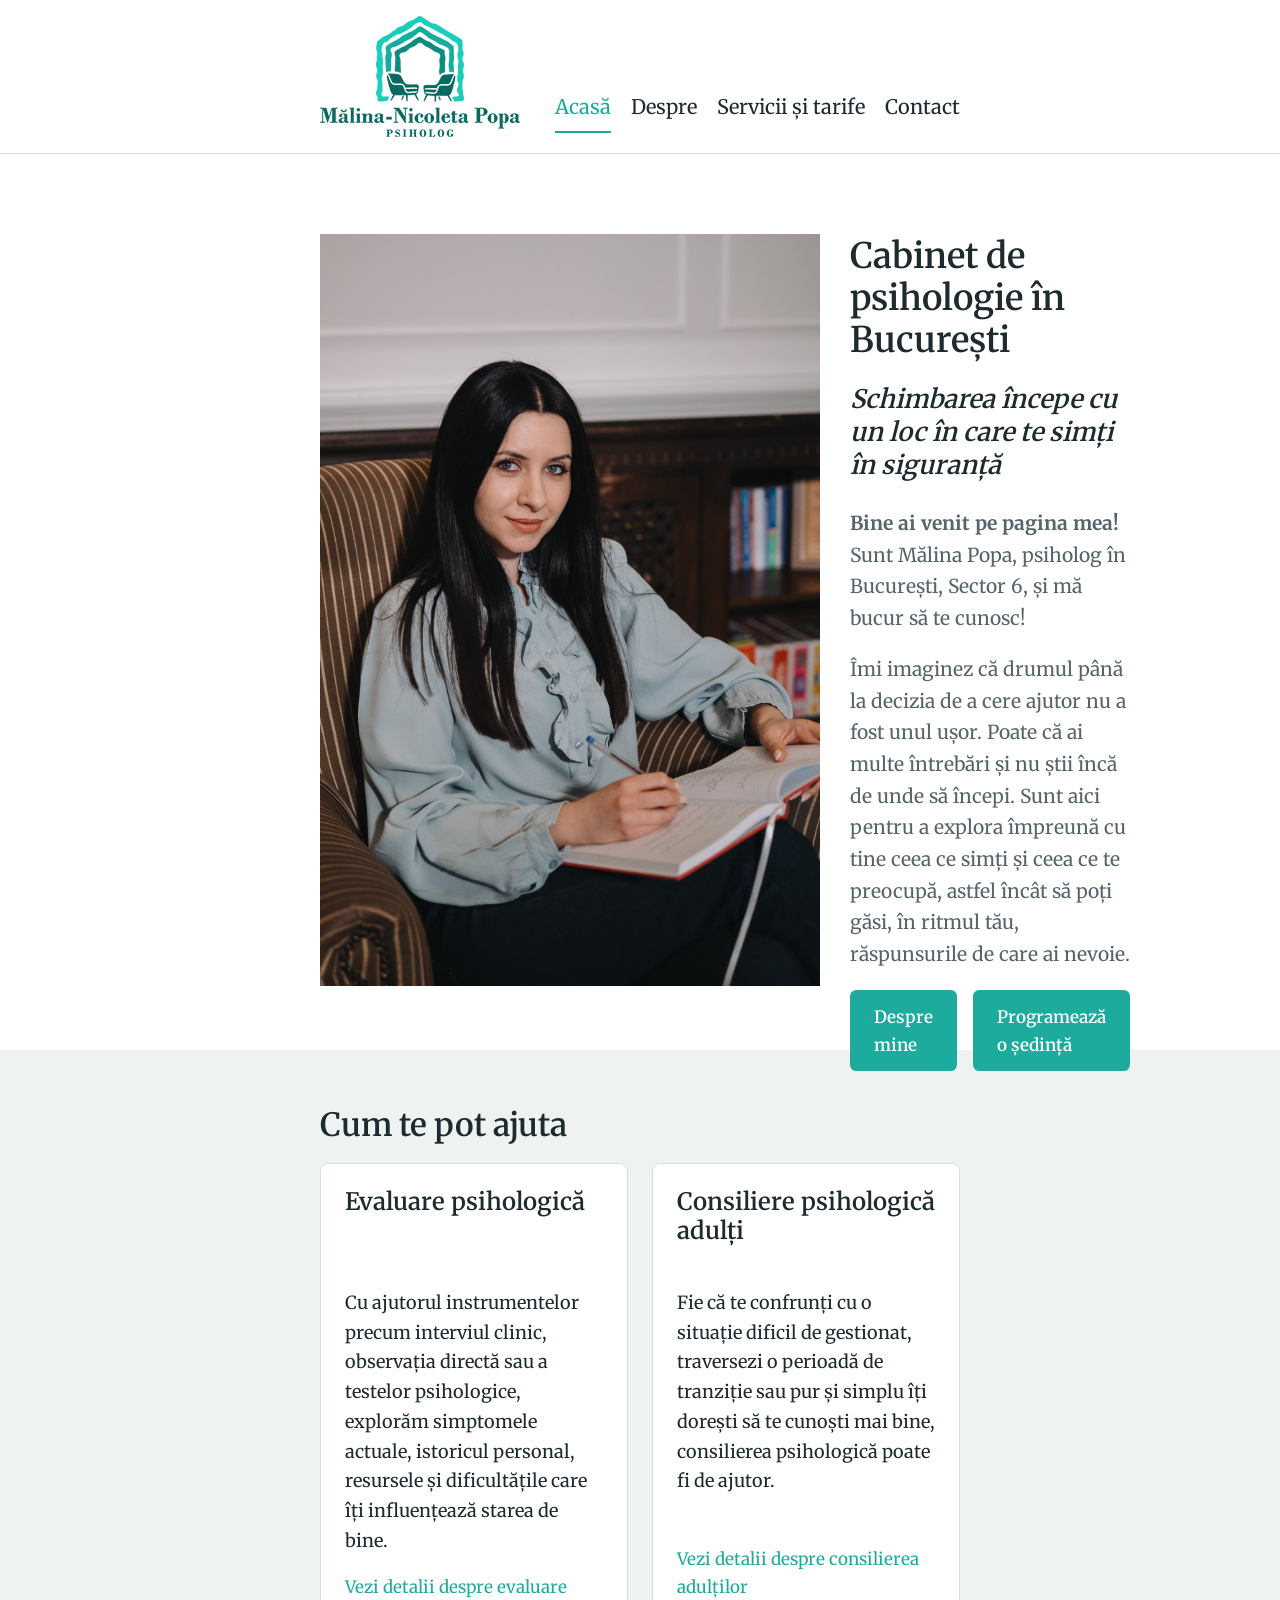
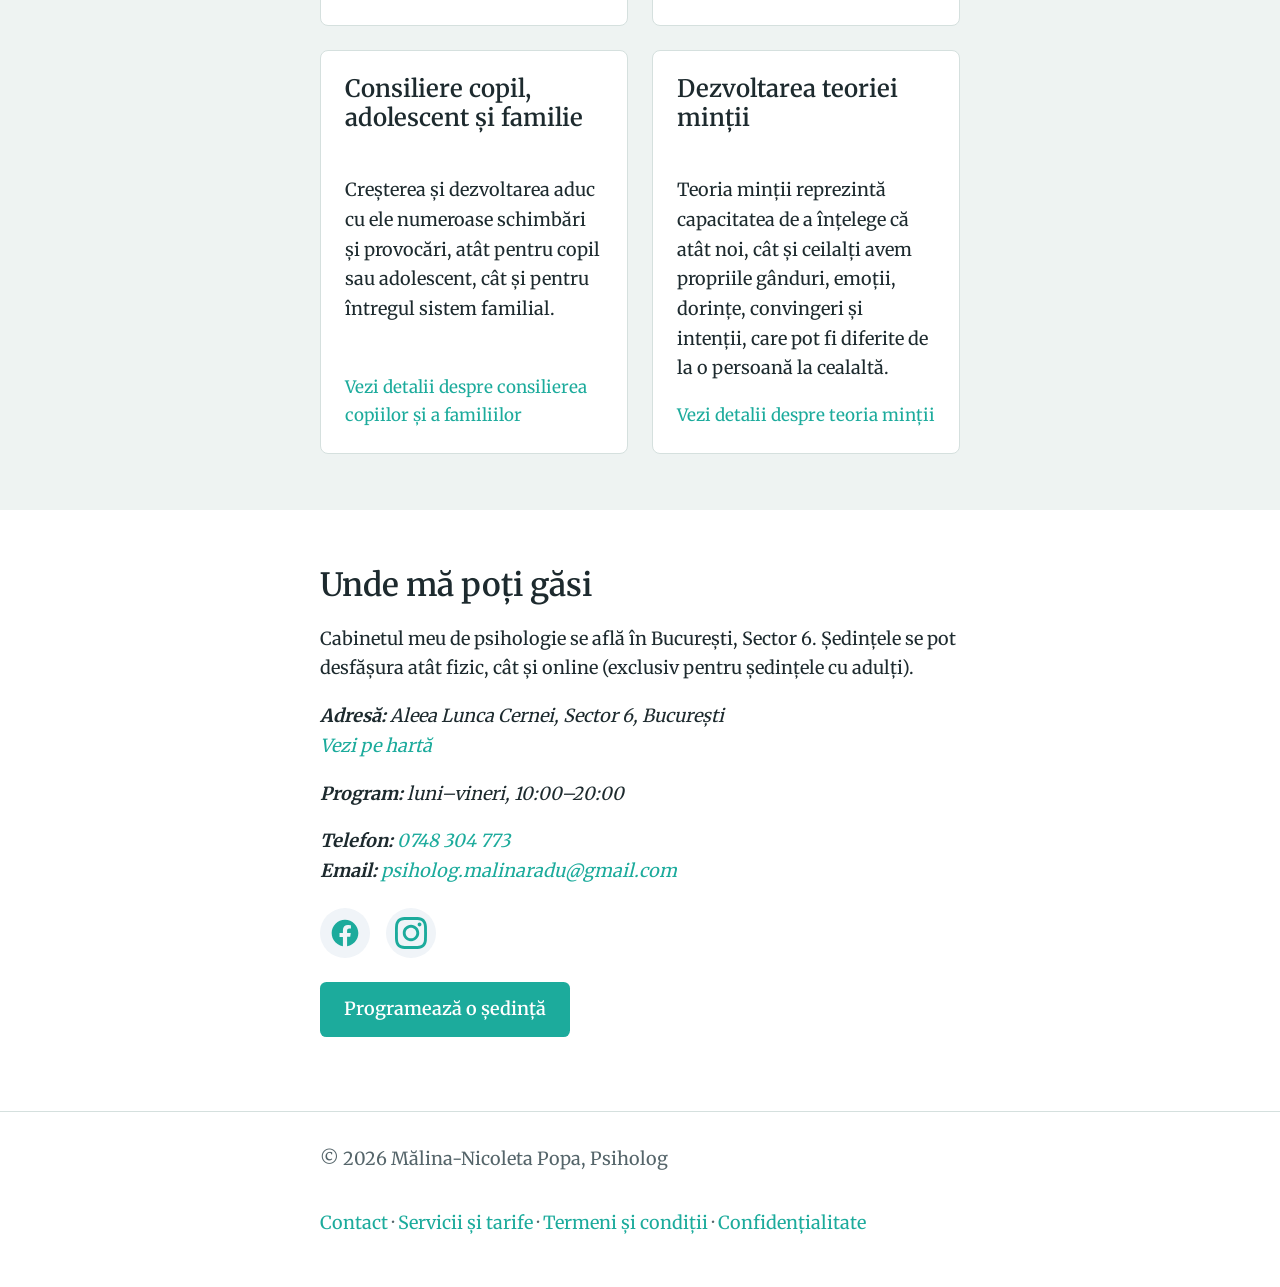
==== index.html @ 0176eb84 "Initial commit" ====
<!DOCTYPE html>
<html lang="ro">
<head>
    <meta charset="utf-8">
    <meta name="viewport" content="width=device-width, initial-scale=1">
    <title>Psiholog în București, Sector 6 – Cabinet Mălina Popa</title>
    <meta name="description" content="Cabinet de psihologie în București, Sector 6: evaluare psihologică, consiliere pentru adulți, copii, adolescenți și familii. Programează o ședință.">
    <link rel="canonical" href="https://psihologmalinapopa.ro/">

    <meta property="og:title" content="Psiholog în București, Sector 6 – Cabinet Mălina Popa">
    <meta property="og:description" content="Evaluare psihologică și consiliere pentru adulți, copii, adolescenți și familii, în cabinet sau online.">
    <meta property="og:type" content="website">
    <meta property="og:url" content="https://psihologmalinapopa.ro/">
    <meta property="og:locale" content="ro_RO">
    <meta property="og:site_name" content="Mălina Popa – Psiholog">
    <meta property="og:image" content="https://psihologmalinapopa.ro/img/og-image.jpg">
    <meta name="twitter:card" content="summary_large_image">

    <link rel="icon" href="img/favicon-32x32.png" type="image/png">
    <link rel="stylesheet" href="css/style.css">


    <script type="application/ld+json">
        {
            "@context": "https://schema.org",
            "@graph": [
                {
                    "@type": "ProfessionalService",
                    "@id": "https://psihologmalinapopa.ro/#cabinet",
                    "name": "Cabinet Individual de Psihologie Mălina-Nicoleta Popa",
                    "url": "https://psihologmalinapopa.ro/",
                    "image": "https://psihologmalinapopa.ro/img/og-image.jpg",
                    "description": "Evaluare psihologică și consiliere pentru adulți, copii, adolescenți și familii, în cabinet sau online.",
                    "telephone": "+40748304773",
                    "email": "psiholog.malinaradu@gmail.com",
                    "address": {
                        "@type": "PostalAddress",
                        "streetAddress": "Aleea Lunca Cernei, Sector 6",
                        "addressLocality": "București",
                        "addressCountry": "RO"
                    },
                    "areaServed": {"@type": "City", "name": "București"},
                    "openingHoursSpecification": {
                        "@type": "OpeningHoursSpecification",
                        "dayOfWeek": ["Monday", "Tuesday", "Wednesday", "Thursday", "Friday"],
                        "opens": "10:00",
                        "closes": "20:00"
                    }
                },
                {
                    "@type": "WebSite",
                    "url": "https://psihologmalinapopa.ro/",
                    "name": "Mălina Popa – Psiholog",
                    "inLanguage": "ro"
                }
            ]
        }
    </script>
</head>
<body>
<a class="skip" href="#main">Sari la conținut</a>
<header><div class="wrap">
    <a class="logo" href="index.html"><img alt="Mălina Popa – Psiholog, pagina principală" src="img/logo.svg"></a>

    <!-- Buton Meniu Hamburger (vizibil doar pe mobil) -->
    <button class="menu-toggle" id="menu-toggle" aria-expanded="false" aria-controls="main-nav" aria-label="Meniu navigație">
        <span></span>
        <span></span>
        <span></span>
    </button>

    <nav id="main-nav" aria-label="Principal"><ul><li><a href="index.html" aria-current="page">Acasă</a></li><li><a href="despre.html">Despre</a></li><li><a href="servicii.html">Servicii și tarife</a></li><li><a href="contact.html">Contact</a></li></ul></nav>
</div></header>
<main id="main">
    <section class="hero"><div class="wrap">
        <div class="hero-wrap">
            <picture>
                <source srcset="img/RDI-17.avif" type="image/avif">
                <source srcset="img/RDI-17.webp" type="image/webp">
                <img src="img/RDI-17.jpg" width="500" height="800"
                     alt="Mălina Popa, psiholog clinician în București" fetchpriority="high">
            </picture>
            <div class="hero-content">
                <h1>Cabinet de psihologie în București</h1>
                <p class="tagline">Schimbarea începe cu un loc în care te simți în siguranță</p>
                <p class="welcome"><strong>Bine ai venit pe pagina mea!</strong></p>
                <p>Sunt Mălina Popa, psiholog în București, Sector 6, și mă bucur să te cunosc!</p>
                <p>Îmi imaginez că drumul până la decizia de a cere ajutor nu a fost unul ușor. Poate că ai multe întrebări și nu știi încă de unde să începi. Sunt aici pentru a explora împreună cu tine ceea ce simți și ceea ce te preocupă, astfel încât să poți găsi, în ritmul tău, răspunsurile de care ai nevoie.</p>
                <div class="buttons">
                    <a class="btn" href="despre.html">Despre mine</a>
                    <a class="btn" href="contact.html">Programează o ședință</a>
                </div>
            </div>
        </div>
    </div></section>
    <section class="alt"><div class="wrap">
        <h2>Cum te pot ajuta</h2>
        <div class="grid">
            <div class="box"><div class="h3-wrap"><h3>Evaluare psihologică</h3></div><p>Cu ajutorul instrumentelor precum interviul clinic, observația directă sau a testelor psihologice, explorăm simptomele actuale, istoricul personal, resursele și dificultățile care îți influențează starea de bine.</p> <a href="servicii.html#evaluare-psihologica" class="contact see-more">Vezi detalii despre evaluare</a></div>
            <div class="box"><div class="h3-wrap"><h3>Consiliere psihologică adulți</h3></div><p>Fie că te confrunți cu o situație dificil de gestionat, traversezi o perioadă de tranziție sau pur și simplu îți dorești să te cunoști mai bine, consilierea psihologică poate fi de ajutor.</p> <a href="servicii.html#consiliere-adulti" class="contact see-more">Vezi detalii despre consilierea adulților</a></div>
            <div class="box"><div class="h3-wrap"><h3>Consiliere copil, adolescent și familie</h3></div><p>Creșterea și dezvoltarea aduc cu ele numeroase schimbări și provocări, atât pentru copil sau adolescent, cât și pentru întregul sistem familial.</p> <a href="servicii.html#consiliere-copii-adolescenti-familie" class="contact see-more">Vezi detalii despre consilierea copiilor și a familiilor</a></div>
            <div class="box"><div class="h3-wrap"><h3>Dezvoltarea teoriei minții</h3></div><p>Teoria minții reprezintă capacitatea de a înțelege că atât noi, cât și ceilalți avem propriile gânduri, emoții, dorințe, convingeri și intenții, care pot fi diferite de la o persoană la cealaltă.</p> <a href="servicii.html#teoria-mintii" class="contact see-more">Vezi detalii despre teoria minții</a></div>
        </div></div></section>
    <section><div class="wrap">
        <h2>Unde mă poți găsi</h2>
        <p>Cabinetul meu de psihologie se află în București, Sector 6. Ședințele se pot desfășura atât fizic, cât și online (exclusiv pentru ședințele cu adulți).</p>
        <address>
            <p><strong>Adresă:</strong> Aleea Lunca Cernei, Sector 6, București<br>
                <a href="https://www.google.com/maps/search/?api=1&amp;query=Aleea+Lunca+Cernei+Sector+6+Bucuresti" rel="noopener">Vezi pe hartă</a></p>
            <p><strong>Program:</strong> luni–vineri, 10:00–20:00</p>
            <p><strong>Telefon:</strong> <a href="tel:+40748304773">0748 304 773</a><br>
                <strong>Email:</strong> <a href="mailto:psiholog.malinaradu@gmail.com">psiholog.malinaradu@gmail.com</a></p>
        </address>
        <ul class="social-links" aria-label="Rețele sociale">
            <li>
                <a href="https://www.facebook.com/profile.php?id=100089255200942" target="_blank" rel="noopener" aria-label="Facebook">
                    <svg viewBox="0 0 24 24"><path d="M12 2C6.477 2 2 6.484 2 12.017c0 5.025 3.658 9.183 8.438 9.878v-6.987h-2.54V12h2.54V9.797c0-2.506 1.492-3.89 3.777-3.89 1.094 0 2.238.195 2.238.195v2.46h-1.26c-1.243 0-1.63.771-1.63 1.562V12h2.773l-.443 2.89h-2.33v6.988C18.343 21.2 22 17.042 22 12.017 22 6.484 17.522 2 12 2z"/></svg>
                </a>
            </li>
            <li>
                <a href="https://www.instagram.com/psiholog.malinaradu/" target="_blank" rel="noopener" aria-label="Instagram">
                    <svg viewBox="0 0 24 24"><path d="M12 2.163c3.204 0 3.584.012 4.85.07 3.252.148 4.771 1.691 4.919 4.919.058 1.265.069 1.645.069 4.849 0 3.205-.012 3.584-.069 4.849-.149 3.225-1.664 4.771-4.919 4.919-1.266.058-1.644.07-4.85.07-3.204 0-3.584-.012-4.849-.07-3.26-.149-4.771-1.699-4.919-4.92-.058-1.265-.07-1.644-.07-4.849 0-3.204.013-3.583.07-4.849.149-3.227 1.664-4.771 4.919-4.919 1.266-.057 1.645-.069 4.849-.069zm0-2.163c-3.259 0-3.667.014-4.947.072-4.358.2-6.78 2.618-6.98 6.98-.059 1.281-.073 1.689-.073 4.948 0 3.259.014 3.668.072 4.948.2 4.358 2.618 6.78 6.98 6.98 1.281.058 1.689.072 4.948.072 3.259 0 3.668-.014 4.948-.072 4.354-.2 6.782-2.618 6.979-6.98.059-1.28.073-1.689.073-4.948 0-3.259-.014-3.667-.072-4.947-.196-4.354-2.617-6.78-6.979-6.98-1.281-.059-1.69-.073-4.949-.073zm0 5.838c-3.403 0-6.162 2.759-6.162 6.162s2.759 6.163 6.162 6.163 6.162-2.759 6.162-6.163c0-3.403-2.759-6.162-6.162-6.162zm0 10.162c-2.209 0-4-1.79-4-4 0-2.209 1.791-4 4-4s4 1.791 4 4c0 2.21-1.791 4-4 4zm6.406-11.845c-.796 0-1.441.645-1.441 1.44s.645 1.44 1.441 1.44c.795 0 1.439-.645 1.439-1.44s-.644-1.44-1.439-1.44z"/></svg>
                </a>
            </li>
        </ul>
        <p><a class="btn" href="contact.html">Programează o ședință</a></p>
    </div></section>
</main>
<footer><div class="wrap">
    <p>&copy; 2026 Mălina-Nicoleta Popa, Psiholog</p>
    <p><a href="contact.html">Contact</a> &middot; <a href="servicii.html">Servicii și tarife</a> &middot; <a href="termeni.html">Termeni și condiții</a> &middot; <a href="confidentialitate.html">Confidențialitate</a></p>
</div></footer>

<script>
    (function () {
        // --- SCRIPT PENTRU TOGGLE MENIU HAMBURGER MOBIL ---
        var toggleBtn = document.getElementById('menu-toggle');
        var navMenu = document.getElementById('main-nav');
        if (toggleBtn && navMenu) {
            toggleBtn.addEventListener('click', function () {
                var open = navMenu.classList.toggle('is-open');
                toggleBtn.setAttribute('aria-expanded', open ? 'true' : 'false');
            });
        }
    })();
</script>
</body>
</html>
---- css/style.css ----
:root{--ink:#1d2a2e;--muted:#55656a;--bg:#fff;--mist:#eef3f2;--teal:#1cab9c;--teal-d:#17454a;--line:#d5e0de;--max:88rem;--font-head:"Merriweather",Georgia,serif}
@media (prefers-color-scheme:dark){:root{--ink:#e6eeee;--muted:#a3b4b6;--bg:#111c1e;--mist:#182628;--teal:#7cc3c2;--teal-d:#a6dcda;--line:#2a3d40}}
*{box-sizing:border-box;margin:0;padding:0}
html,body{height:100%}
html{scroll-padding-top:4rem}
body{font:1.0625rem/1.65 var(--font-head),-apple-system,"Segoe UI",sans-serif;color:var(--ink);background:var(--bg)}
ul{list-style:none}
li{margin:4px 0}
h1,h2,h3{font-family:var(--font-head);line-height:1.2;font-weight:600;margin:0 0 .6em}
h1{font-size:2.2rem}
h2{font-size:clamp(1.5rem,3vw,2rem)}
h3{font-size:1.5rem}
p{margin:0 0 1em;font-size:18px}
a{color:var(--teal);text-decoration:none}
a:hover:not(.btn){color:var(--teal)}
li a{font-size:20px}
:focus-visible{outline:3px solid var(--teal);outline-offset:3px}
img{max-width:100%;height:auto;display:block}
.wrap{margin:0 300px;padding:0 1.25rem}
.skip{position:absolute;left:-999px}
.skip:focus{left:1rem;top:1rem;background:var(--bg);padding:.5rem;z-index:9}
header{border-bottom:1px solid var(--line);view-transition-name:site-header}
header .wrap{display:flex;flex-wrap:wrap;align-items:center;justify-content:space-between;gap:.5rem 1.5rem;padding-block:1rem}
.logo,.price{font-family:var(--font-head)}
.logo img{width:200px}
nav{align-self:end}
nav ul{display:flex;flex-wrap:wrap;gap:.25rem 1.25rem}
nav a{display:inline-block;padding:.5rem 0;color:var(--ink);border-bottom:2px solid transparent}
nav a:hover,nav a[aria-current]{border-color:var(--teal);color:var(--teal)}
section{padding:3.5rem 0}
.alt{background:var(--mist)}
.hero{padding:5rem 0 4rem;height:100%}
.hero p:not(.tagline){font-size:1.2rem;color:var(--muted)}
.hero img{width:500px}
.btn{display:inline-block;background:var(--teal);color:var(--bg);padding:.8rem 1.5rem;border:0;font:inherit;font-weight:600;border-radius:.4rem;cursor:pointer}
.grid{display:grid;gap:1.5rem;grid-template-columns:repeat(auto-fit,minmax(15rem,1fr))}
.box{display:flex;flex-direction:column;border:1px solid var(--line);border-radius:.5rem;padding:1.5rem;background:var(--bg)}
.price{font:600 2rem Georgia,serif;margin:0 0 .5em}
.meta{color:var(--muted);font-size:.9rem}
.despre{display:flex;align-items:stretch;gap:3rem;margin-top:40px}
address a{font-size:18px}
form{display:grid;gap:1rem;max-width:34rem}
label:not(.consent){display:grid;gap:.3rem;font-weight:600}
input,textarea{font:inherit;padding:.7rem;border:1px solid var(--muted);border-radius:.4rem;background:var(--bg);color:var(--ink)}
footer{border-top:1px solid var(--line);padding:2rem 0;color:var(--muted);font-size:.95rem}
footer a{font-size:18px}
footer .wrap{display:flex;flex-wrap:wrap;justify-content:space-between;gap:1rem}
.hero-wrap{display:flex;align-items:center}
.hero-content{display:flex;flex-direction:column;margin:0 30px;height:750px}
picture{flex:none}
.buttons{margin-top:auto;display:flex;gap:16px}
.servicii{max-width:unset}
.servicii ul{list-style:inside}
.sigla{max-width:unset}
.sigla p{max-width:unset}
.sigla-wrap{display:flex;align-items:center;justify-content:space-between}
.logo-sigla{margin-top:-10px}
.servicii-wrap{display:flex;gap:24px}
.contact{align-self:flex-start}
.flex-space-between{display:flex;flex-direction:column;justify-content:space-between}
@view-transition{navigation:auto}
::view-transition-old(root),::view-transition-new(root){animation-duration:.15s}
@media (prefers-reduced-motion:reduce){@view-transition{navigation:none}}
.service{margin-bottom:3.5rem}
.service h2{font-size:1.5rem}
.note{color:var(--muted);font-size:.95rem}
.cta{margin-top:2rem}
.hp{position:absolute;left:-9999px}
.consent{font-weight:bold}
.consent a{font-size:16px}
input[type="checkbox"]{accent-color:#26655e}
.heading-contact{font-size:1.5rem}
.h3-wrap{height:100px}
.see-more{margin-top:auto}
.tagline{font:600 clamp(1.25rem,2.5vw,1.6rem)/1.3 var(--font-head),serif;margin:0 0 1em;font-style:italic}
.welcome{margin:0}
#titlu-sigla:focus{outline: none}
@font-face{font-family:"Merriweather";src:url("../fonts/Merriweather.woff2") format("woff2");font-weight:300 900;font-style:normal;font-display:swap}
.servicii-psih{margin-bottom:40px}
article h2{margin-bottom:30px}
.notes{margin-top:20px}
.notes p{margin:0}
.social-links{display:flex;gap:1rem;margin:0 0 1.25rem;list-style:none;padding:0}
.social-links a{display:inline-flex;align-items:center;justify-content:center;width:50px;height:50px;border-radius:50%;background-color:#f0f4f8;color:var(--teal);transition:all .25s ease}
.social-links a:hover{background-color:var(--teal);color:#fff;transform:translateY(-2px)}
.social-links svg{width:32px;height:32px;fill:currentColor}
@media (max-width:768px){
    .wrap{margin:0}
    .buttons{flex-direction:column}
    .despre h2{font-size:2rem}
    .despre{display:flex;flex-direction:column;gap:2rem}
    .hero-content{height:900px}
    .h3-wrap{height:unset}
    .contact{align-self:auto}
    article.service:nth-of-type(even) .servicii-wrap,article.service:nth-of-type(odd) .servicii-wrap,.sigla-wrap,.hero-wrap,.grid{flex-direction:column}
    article.service:nth-of-type(odd) .servicii-wrap{flex-direction:column-reverse}
    .menu-toggle{display:flex;flex-direction:column;justify-content:space-between;width:30px;height:21px;background:transparent;border:none;cursor:pointer;padding:0}
    .menu-toggle span{width:100%;height:3px;background-color:#333;border-radius:2px;transition:all .3s ease}
    header .wrap{position:relative;display:flex;align-items:center;justify-content:space-between;flex-wrap:wrap}
    nav[aria-label="Principal"]{display:none;width:100%;margin-top:1rem}
    nav[aria-label="Principal"].is-open{display:block}
    nav[aria-label="Principal"] ul{display:flex;flex-direction:column;padding:0;margin:0;list-style:none}
    nav[aria-label="Principal"] li{margin:0;border-bottom:1px solid #eee}
    nav[aria-label="Principal"] li a{display:block;padding:.75rem 0}
    .servicii-wrap{display:flex;gap:1.5rem}
    .servicii-wrap picture img{width:100%;height:auto}
    #contact-form label input[type="text"],#contact-form label input[type="email"],#contact-form label textarea{width:100%;box-sizing:border-box}
    img{max-width:100%;height:auto}
}
@media (min-width:769px){.menu-toggle{display:none}}
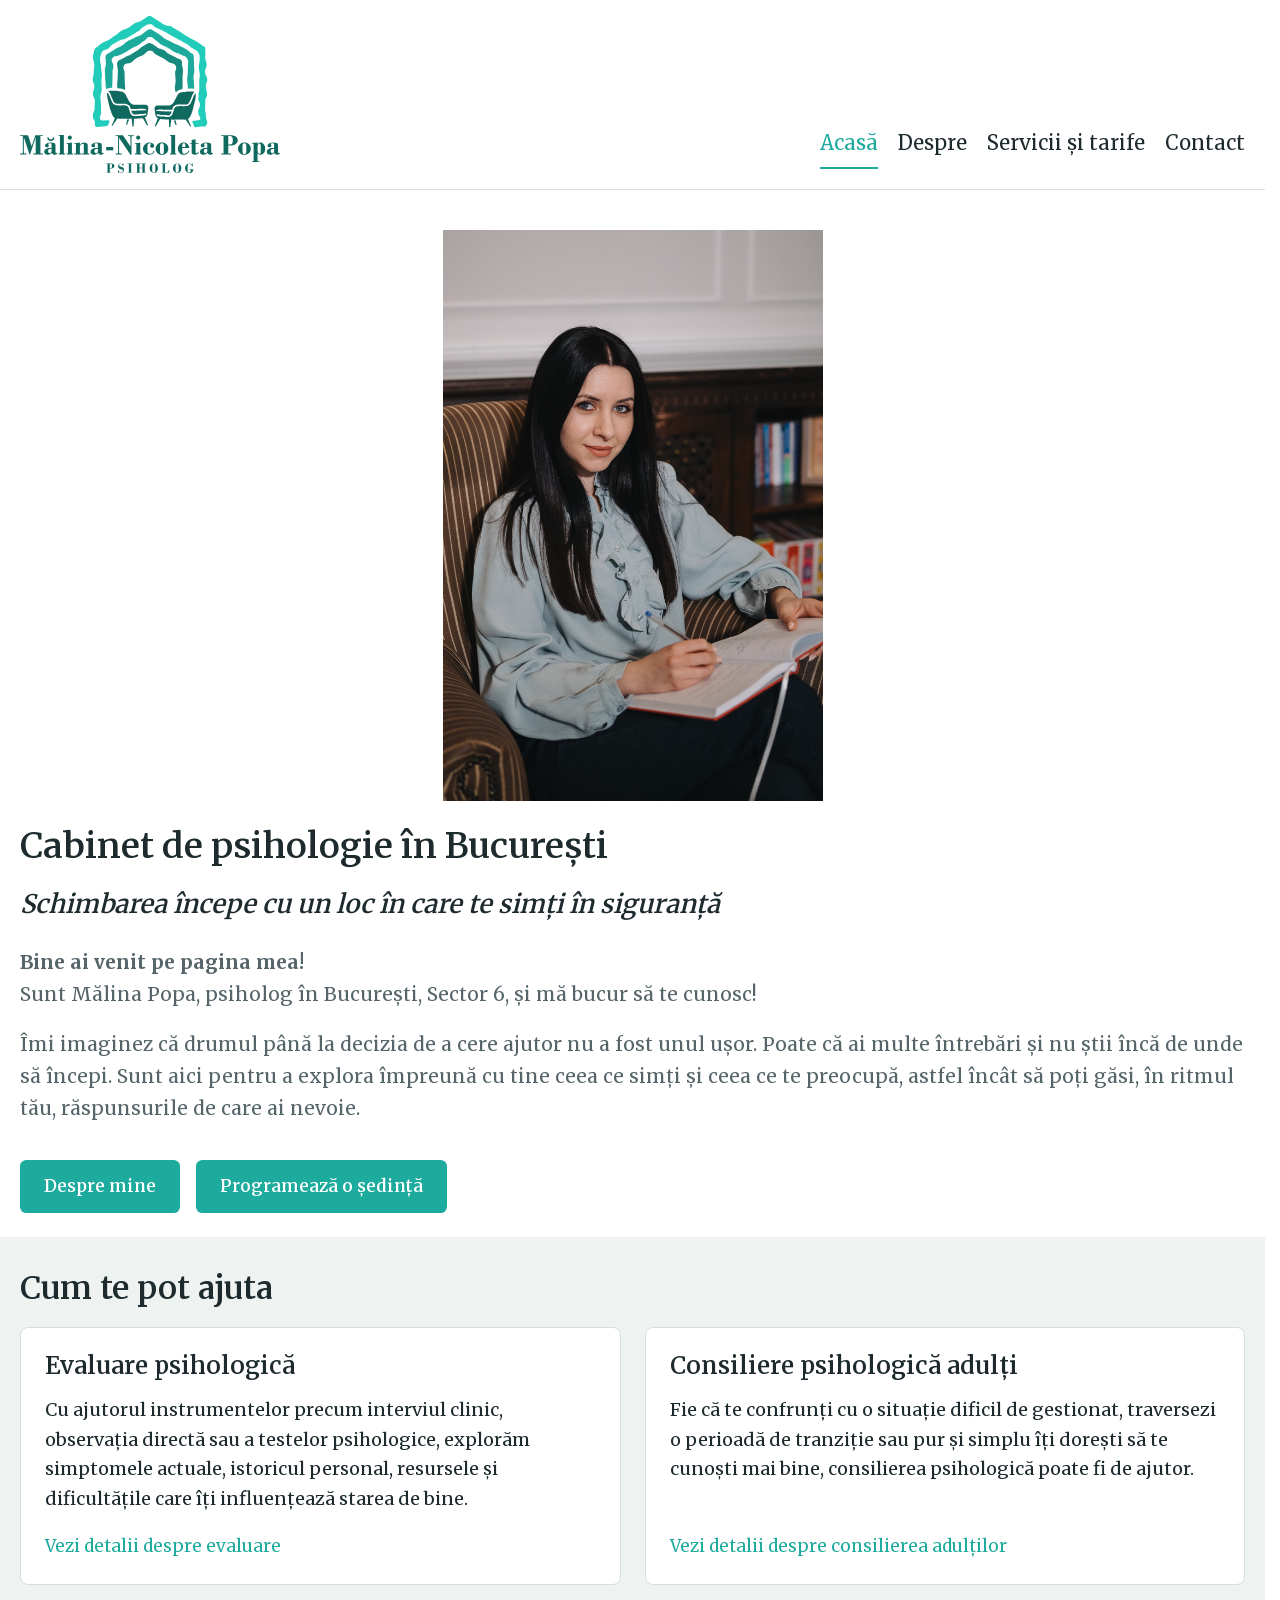
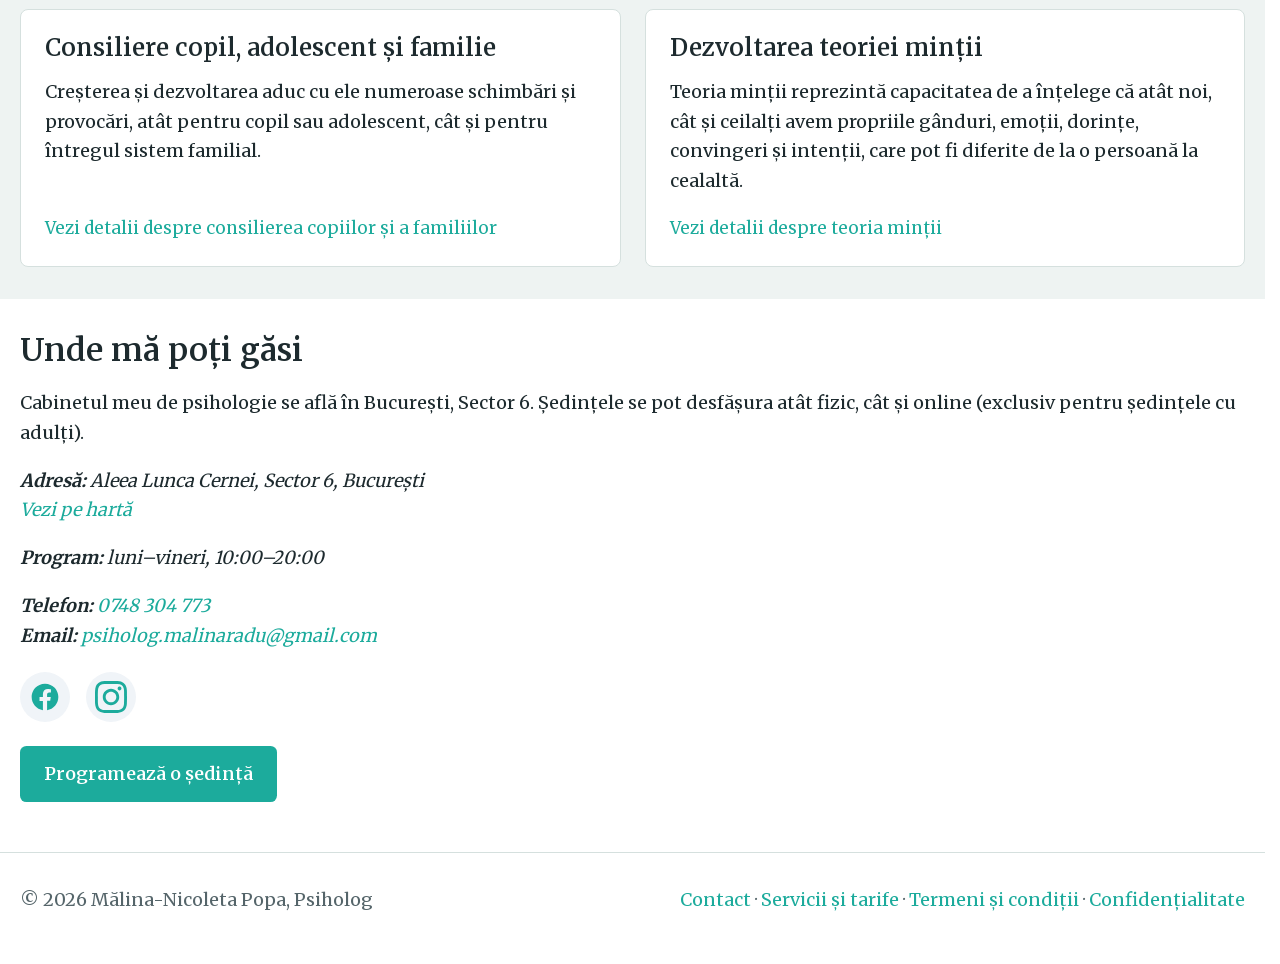
==== commit 2abb62aa: "Website modifications" ====
--- a/index.html
+++ b/index.html
@@ -18,7 +18,7 @@
 
     <link rel="icon" href="img/favicon-32x32.png" type="image/png">
     <link rel="stylesheet" href="css/style.css">
-
+    <link rel="preload" href="fonts/Merriweather.woff2" as="font" type="font/woff2">
 
     <script type="application/ld+json">
         {
@@ -60,9 +60,8 @@
 <body>
 <a class="skip" href="#main">Sari la conținut</a>
 <header><div class="wrap">
-    <a class="logo" href="index.html"><img alt="Mălina Popa – Psiholog, pagina principală" src="img/logo.svg"></a>
+    <a class="logo" href="index.html"><img alt="Mălina Popa – Psiholog, pagina principală" width="200" height="121" src="img/logo.svg"></a>
 
-    <!-- Buton Meniu Hamburger (vizibil doar pe mobil) -->
     <button class="menu-toggle" id="menu-toggle" aria-expanded="false" aria-controls="main-nav" aria-label="Meniu navigație">
         <span></span>
         <span></span>
@@ -133,7 +132,6 @@
 
 <script>
     (function () {
-        // --- SCRIPT PENTRU TOGGLE MENIU HAMBURGER MOBIL ---
         var toggleBtn = document.getElementById('menu-toggle');
         var navMenu = document.getElementById('main-nav');
         if (toggleBtn && navMenu) {
--- a/css/style.css
+++ b/css/style.css
@@ -1,13 +1,14 @@
-:root{--ink:#1d2a2e;--muted:#55656a;--bg:#fff;--mist:#eef3f2;--teal:#1cab9c;--teal-d:#17454a;--line:#d5e0de;--max:88rem;--font-head:"Merriweather",Georgia,serif}
+@font-face{font-family:"Merriweather";src:url("../fonts/Merriweather.woff2") format("woff2");font-weight:400 700;font-style:normal;font-display:swap}
+:root{--ink:#1d2a2e;--muted:#55656a;--bg:#fff;--mist:#eef3f2;--teal:#1cab9c;--teal-d:#17454a;--line:#d5e0de;--max:82.5rem;--font-head:"Merriweather",Georgia,serif}
 @media (prefers-color-scheme:dark){:root{--ink:#e6eeee;--muted:#a3b4b6;--bg:#111c1e;--mist:#182628;--teal:#7cc3c2;--teal-d:#a6dcda;--line:#2a3d40}}
 *{box-sizing:border-box;margin:0;padding:0}
-html,body{height:100%}
-html{scroll-padding-top:4rem}
-body{font:1.0625rem/1.65 var(--font-head),-apple-system,"Segoe UI",sans-serif;color:var(--ink);background:var(--bg)}
+html{background:var(--bg);scrollbar-gutter:stable;scroll-padding-top:4rem;-webkit-text-size-adjust:100%}
+body{min-height:100vh;min-height:100dvh;display:flex;flex-direction:column;font:1.0625rem/1.65 var(--font-head),-apple-system,"Segoe UI",sans-serif;color:var(--ink);background:var(--bg);overflow-wrap:break-word}
+main{flex:1 0 auto}
 ul{list-style:none}
 li{margin:4px 0}
 h1,h2,h3{font-family:var(--font-head);line-height:1.2;font-weight:600;margin:0 0 .6em}
-h1{font-size:2.2rem}
+h1{font-size:clamp(1.75rem,3vw,2.2rem)}
 h2{font-size:clamp(1.5rem,3vw,2rem)}
 h3{font-size:1.5rem}
 p{margin:0 0 1em;font-size:18px}
@@ -16,51 +17,57 @@
 li a{font-size:20px}
 :focus-visible{outline:3px solid var(--teal);outline-offset:3px}
 img{max-width:100%;height:auto;display:block}
-.wrap{margin:0 300px;padding:0 1.25rem}
+.wrap{max-width:var(--max);margin-inline:auto;padding-inline:clamp(1rem,4vw,1.25rem)}
 .skip{position:absolute;left:-999px}
 .skip:focus{left:1rem;top:1rem;background:var(--bg);padding:.5rem;z-index:9}
 header{border-bottom:1px solid var(--line);view-transition-name:site-header}
 header .wrap{display:flex;flex-wrap:wrap;align-items:center;justify-content:space-between;gap:.5rem 1.5rem;padding-block:1rem}
 .logo,.price{font-family:var(--font-head)}
-.logo img{width:200px}
+.logo img{display:block;width:260px;max-width:100%;height:auto}
 nav{align-self:end}
 nav ul{display:flex;flex-wrap:wrap;gap:.25rem 1.25rem}
 nav a{display:inline-block;padding:.5rem 0;color:var(--ink);border-bottom:2px solid transparent}
 nav a:hover,nav a[aria-current]{border-color:var(--teal);color:var(--teal)}
+.menu-toggle{display:none}
 section{padding:3.5rem 0}
 .alt{background:var(--mist)}
-.hero{padding:5rem 0 4rem;height:100%}
+.hero{padding:5rem 0 4rem}
 .hero p:not(.tagline){font-size:1.2rem;color:var(--muted)}
-.hero img{width:500px}
+.hero img{width:100%}
 .btn{display:inline-block;background:var(--teal);color:var(--bg);padding:.8rem 1.5rem;border:0;font:inherit;font-weight:600;border-radius:.4rem;cursor:pointer}
-.grid{display:grid;gap:1.5rem;grid-template-columns:repeat(auto-fit,minmax(15rem,1fr))}
+.grid{display:grid;gap:1.5rem;grid-template-columns:repeat(auto-fit,minmax(min(100%,15rem),1fr))}
 .box{display:flex;flex-direction:column;border:1px solid var(--line);border-radius:.5rem;padding:1.5rem;background:var(--bg)}
 .price{font:600 2rem Georgia,serif;margin:0 0 .5em}
 .meta{color:var(--muted);font-size:.9rem}
 .despre{display:flex;align-items:stretch;gap:3rem;margin-top:40px}
+.despre>picture{flex:0 0 clamp(240px,30vw,400px)}
+.despre>picture img{width:100%}
+.despre>div{min-width:0}
 address a{font-size:18px}
 form{display:grid;gap:1rem;max-width:34rem}
 label:not(.consent){display:grid;gap:.3rem;font-weight:600}
-input,textarea{font:inherit;padding:.7rem;border:1px solid var(--muted);border-radius:.4rem;background:var(--bg);color:var(--ink)}
+input,textarea{font:inherit;padding:.7rem;border:1px solid var(--muted);border-radius:.4rem;background:var(--bg);color:var(--ink);max-width:100%}
 footer{border-top:1px solid var(--line);padding:2rem 0;color:var(--muted);font-size:.95rem}
 footer a{font-size:18px}
 footer .wrap{display:flex;flex-wrap:wrap;justify-content:space-between;gap:1rem}
-.hero-wrap{display:flex;align-items:center}
-.hero-content{display:flex;flex-direction:column;margin:0 30px;height:750px}
+.hero-wrap{display:flex;align-items:stretch;gap:30px}
+.hero-wrap>picture{flex:0 0 clamp(260px,36vw,500px)}
+.hero-content{display:flex;flex-direction:column;flex:1;min-width:0}
 picture{flex:none}
-.buttons{margin-top:auto;display:flex;gap:16px}
-.servicii{max-width:unset}
+.buttons{margin-top:auto;display:flex;flex-wrap:wrap;gap:16px}
+.servicii{max-width:unset;flex:1;min-width:0}
 .servicii ul{list-style:inside}
 .sigla{max-width:unset}
 .sigla p{max-width:unset}
-.sigla-wrap{display:flex;align-items:center;justify-content:space-between}
+.sigla-wrap{display:flex;align-items:center;justify-content:space-between;gap:2rem}
+.sigla-wrap>div{min-width:0}
+#poveste-sigla{margin:0 300px}
 .logo-sigla{margin-top:-10px}
 .servicii-wrap{display:flex;gap:24px}
+.servicii-wrap>picture{flex:0 1 45%;max-width:600px}
+.servicii-wrap>picture img{width:100%;height:auto}
 .contact{align-self:flex-start}
 .flex-space-between{display:flex;flex-direction:column;justify-content:space-between}
-@view-transition{navigation:auto}
-::view-transition-old(root),::view-transition-new(root){animation-duration:.15s}
-@media (prefers-reduced-motion:reduce){@view-transition{navigation:none}}
 .service{margin-bottom:3.5rem}
 .service h2{font-size:1.5rem}
 .note{color:var(--muted);font-size:.95rem}
@@ -70,12 +77,11 @@
 .consent a{font-size:16px}
 input[type="checkbox"]{accent-color:#26655e}
 .heading-contact{font-size:1.5rem}
-.h3-wrap{height:100px}
+.h3-wrap{min-height:100px}
 .see-more{margin-top:auto}
 .tagline{font:600 clamp(1.25rem,2.5vw,1.6rem)/1.3 var(--font-head),serif;margin:0 0 1em;font-style:italic}
 .welcome{margin:0}
-#titlu-sigla:focus{outline: none}
-@font-face{font-family:"Merriweather";src:url("../fonts/Merriweather.woff2") format("woff2");font-weight:300 900;font-style:normal;font-display:swap}
+#titlu-sigla:focus{outline:none}
 .servicii-psih{margin-bottom:40px}
 article h2{margin-bottom:30px}
 .notes{margin-top:20px}
@@ -84,27 +90,40 @@
 .social-links a{display:inline-flex;align-items:center;justify-content:center;width:50px;height:50px;border-radius:50%;background-color:#f0f4f8;color:var(--teal);transition:all .25s ease}
 .social-links a:hover{background-color:var(--teal);color:#fff;transform:translateY(-2px)}
 .social-links svg{width:32px;height:32px;fill:currentColor}
-@media (max-width:768px){
-    .wrap{margin:0}
+@media (max-width:1280px){
+    #poveste-sigla{margin:0}
+    .grid{grid-template-columns:repeat(2,1fr)}
+    section{padding:2rem 0}
+    .hero{padding:2.5rem 0 1.5rem}
+    .service{margin-bottom:2rem}
+    .despre h2{font-size:2rem}
+    .h3-wrap{min-height:unset}
+    .contact{align-self:auto}
+    .hero-wrap,.despre,.servicii-wrap{flex-direction:column;gap:1.5rem}
+    .sigla-wrap{flex-direction:column-reverse}
+    article.service:nth-of-type(odd) .servicii-wrap{flex-direction:column-reverse}
+    .hero-wrap>picture{flex:none;width:min(100%,380px);margin-inline:auto}
+    .hero-content{margin:0}
+    .buttons{margin-top:1rem}
+    .despre>picture{flex:none;width:min(100%,360px);margin-inline:auto}
+    .servicii-wrap>picture{flex:none;width:100%;margin-inline:auto}
+    .sigla-wrap img{max-width:80%;height:auto;margin:10px auto auto}
+    #contact-form label input[type="text"],#contact-form label input[type="email"],#contact-form label textarea{width:100%}
+}
+@media (max-width:900px){
+    header .wrap{position:relative;flex-wrap:wrap}
+    .menu-toggle{display:flex;flex-direction:column;justify-content:space-between;width:44px;height:44px;padding:13px 7px;background:transparent;border:none;cursor:pointer}
+    .menu-toggle span{display:block;width:100%;height:3px;background-color:var(--ink);border-radius:2px}
+    nav{align-self:auto}
+    nav[aria-label="Principal"]{display:none;width:100%;margin-top:.5rem}
+    nav[aria-label="Principal"].is-open{display:block}
+    nav[aria-label="Principal"] ul{display:flex;flex-direction:column;flex-wrap:nowrap;gap:0}
+    nav[aria-label="Principal"] li{margin:0;border-bottom:1px solid var(--line)}
+    nav[aria-label="Principal"] li a{display:block;padding:.75rem 0;border-bottom:0}
+}
+@media (max-width:600px){
+    .grid{grid-template-columns:1fr}
     .buttons{flex-direction:column}
-    .despre h2{font-size:2rem}
-    .despre{display:flex;flex-direction:column;gap:2rem}
-    .hero-content{height:900px}
-    .h3-wrap{height:unset}
-    .contact{align-self:auto}
-    article.service:nth-of-type(even) .servicii-wrap,article.service:nth-of-type(odd) .servicii-wrap,.sigla-wrap,.hero-wrap,.grid{flex-direction:column}
-    article.service:nth-of-type(odd) .servicii-wrap{flex-direction:column-reverse}
-    .menu-toggle{display:flex;flex-direction:column;justify-content:space-between;width:30px;height:21px;background:transparent;border:none;cursor:pointer;padding:0}
-    .menu-toggle span{width:100%;height:3px;background-color:#333;border-radius:2px;transition:all .3s ease}
-    header .wrap{position:relative;display:flex;align-items:center;justify-content:space-between;flex-wrap:wrap}
-    nav[aria-label="Principal"]{display:none;width:100%;margin-top:1rem}
-    nav[aria-label="Principal"].is-open{display:block}
-    nav[aria-label="Principal"] ul{display:flex;flex-direction:column;padding:0;margin:0;list-style:none}
-    nav[aria-label="Principal"] li{margin:0;border-bottom:1px solid #eee}
-    nav[aria-label="Principal"] li a{display:block;padding:.75rem 0}
-    .servicii-wrap{display:flex;gap:1.5rem}
-    .servicii-wrap picture img{width:100%;height:auto}
-    #contact-form label input[type="text"],#contact-form label input[type="email"],#contact-form label textarea{width:100%;box-sizing:border-box}
-    img{max-width:100%;height:auto}
+    .buttons .btn{text-align:center}
+    .logo img{width:min(210px,70vw)}
 }
-@media (min-width:769px){.menu-toggle{display:none}}
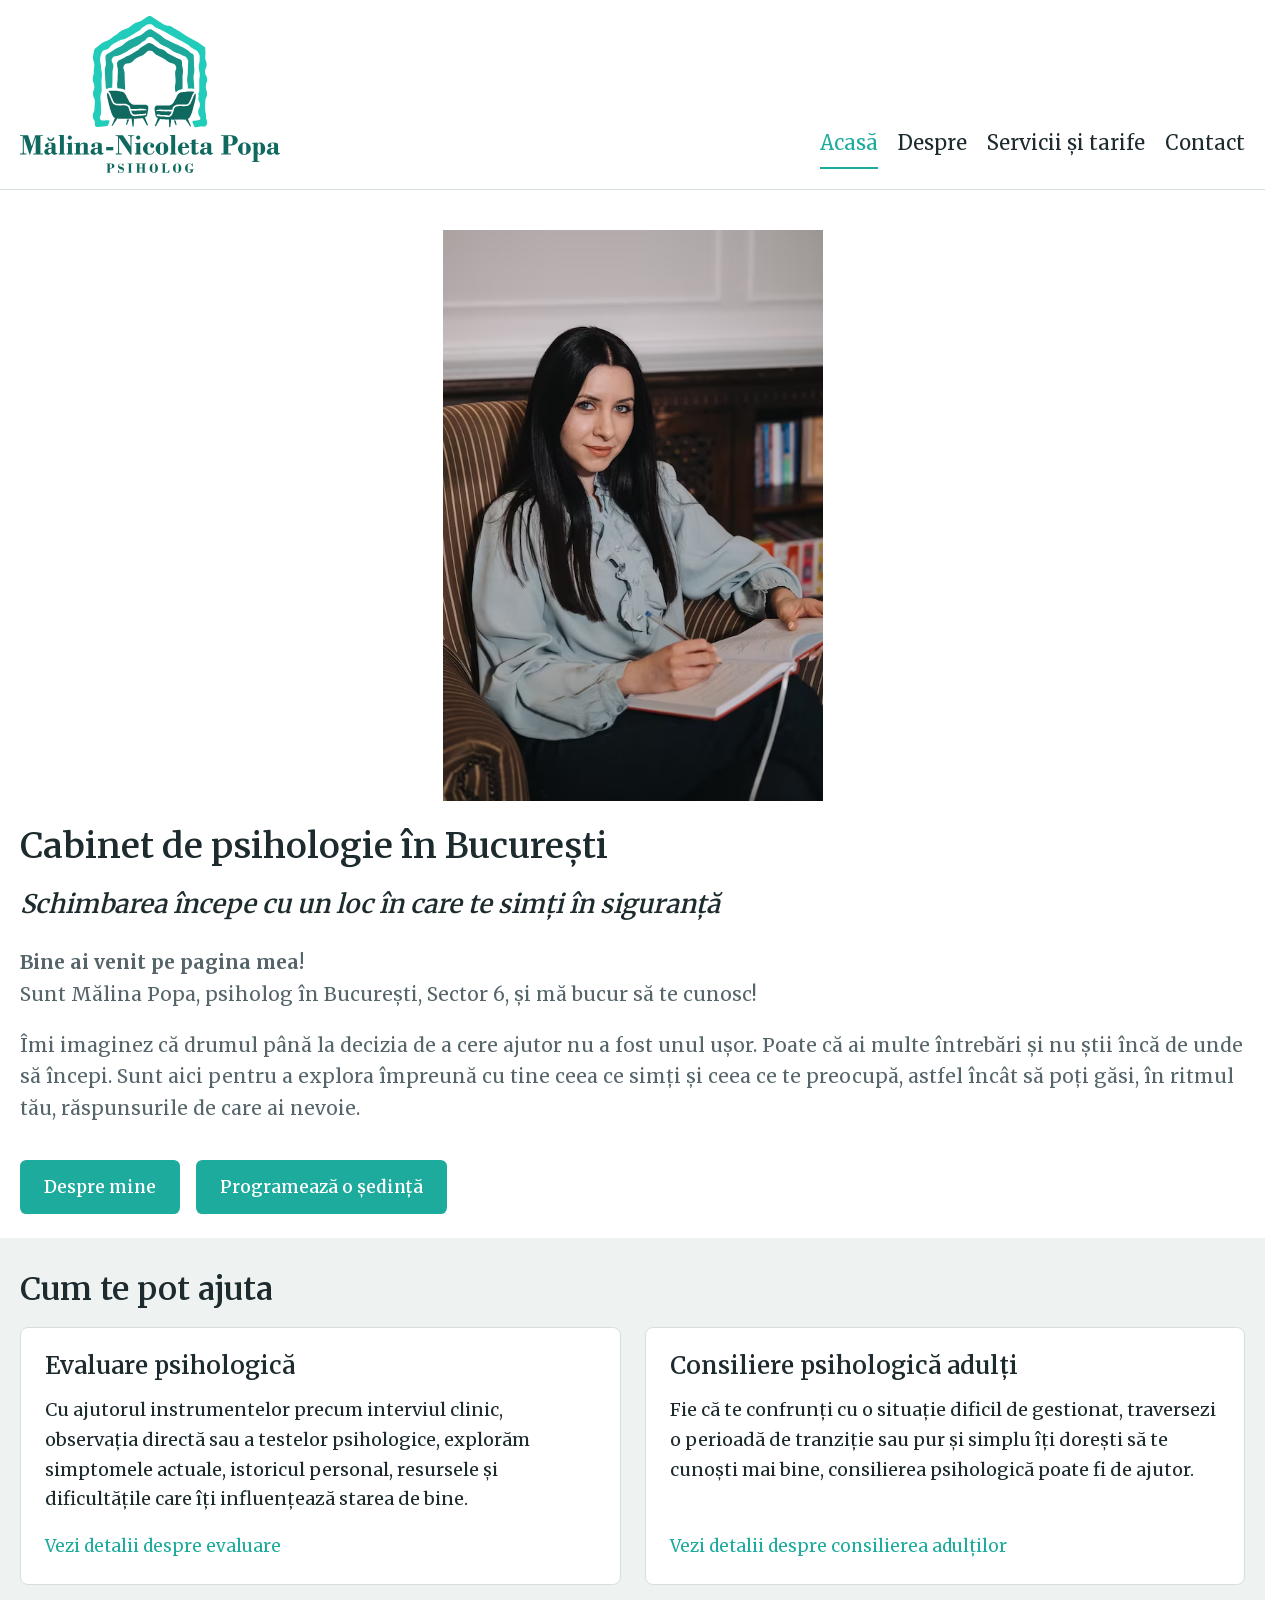
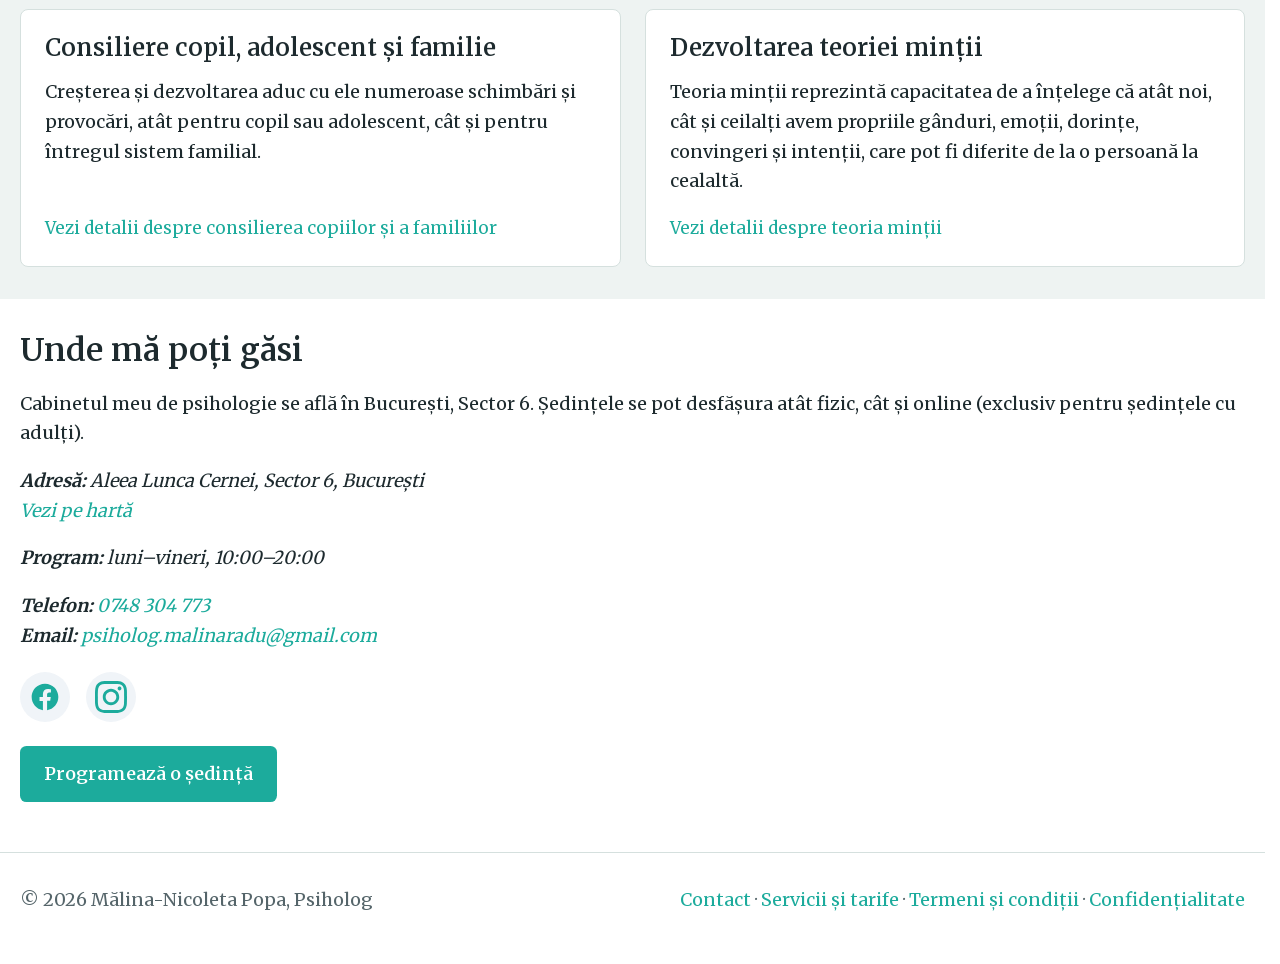
==== commit a5ba8cbf: "Improved speed" ====
--- a/index.html
+++ b/index.html
@@ -17,8 +17,132 @@
     <meta name="twitter:card" content="summary_large_image">
 
     <link rel="icon" href="img/favicon-32x32.png" type="image/png">
-    <link rel="stylesheet" href="css/style.css">
-    <link rel="preload" href="fonts/Merriweather.woff2" as="font" type="font/woff2">
+    <link rel="preload" href="/fonts/Merriweather.woff2" as="font" type="font/woff2" crossorigin>
+    <style>
+        @font-face{font-family:Merriweather;src:url(/fonts/Merriweather.woff2) format("woff2");font-weight:400 700;font-style:normal;font-display:swap}
+        :root{--ink:#1d2a2e;--muted:#55656a;--bg:#fff;--mist:#eef3f2;--teal:#1cab9c;--teal-d:#17454a;--line:#d5e0de;--max:82.5rem;--font-head:Merriweather,Georgia,serif}
+        *{box-sizing:border-box;margin:0;padding:0}
+        html{background:var(--bg);scrollbar-gutter:stable;scroll-padding-top:4rem;-webkit-text-size-adjust:100%}
+        body{min-height:100vh;min-height:100dvh;display:flex;flex-direction:column;font:1.0625rem/1.65 var(--font-head),-apple-system,"Segoe UI",sans-serif;color:var(--ink);overflow-wrap:break-word}
+        main{flex:1 0 auto}
+        ul{list-style:none}
+        li{margin:4px 0}
+        h1,h2,h3{line-height:1.2;font-weight:600;margin:0 0 .6em}
+        h1{font-size:clamp(1.75rem,3vw,2.2rem)}
+        h2{font-size:clamp(1.5rem,3vw,2rem)}
+        h3{font-size:1.5rem}
+        p{margin:0 0 1em;font-size:18px}
+        a{color:var(--teal);text-decoration:none}
+        li a{font-size:20px}
+        :focus-visible{outline:3px solid var(--teal);outline-offset:3px}
+        img{max-width:100%;height:auto;display:block}
+        .wrap{max-width:var(--max);margin-inline:auto;padding-inline:clamp(1rem,4vw,1.25rem)}
+        .skip{position:absolute;left:-999px}
+        .skip:focus{left:1rem;top:1rem;background:var(--bg);padding:.5rem;z-index:9}
+        header{border-bottom:1px solid var(--line);view-transition-name:site-header}
+        header .wrap{display:flex;flex-wrap:wrap;align-items:center;justify-content:space-between;gap:.5rem 1.5rem;padding-block:1rem}
+        .logo img{width:260px;max-width:100%}
+        nav{align-self:end}
+        nav ul{display:flex;flex-wrap:wrap;gap:.25rem 1.25rem}
+        nav a{display:inline-block;padding:.5rem 0;color:var(--ink);border-bottom:2px solid transparent}
+        nav a:hover,nav a[aria-current]{border-color:var(--teal);color:var(--teal)}
+        .menu-toggle{display:none}
+        section{padding:3.5rem 0}
+        .alt{background:var(--mist)}
+        .hero{padding:5rem 0 4rem}
+        .hero p:not(.tagline){font-size:1.2rem;color:var(--muted)}
+        .hero img{width:100%}
+        .btn{display:inline-block;background:var(--teal);color:var(--bg);padding:.8rem 1.5rem;border:0;font:inherit;font-weight:600;border-radius:.4rem;cursor:pointer}
+        .grid{display:grid;gap:1.5rem;grid-template-columns:repeat(auto-fit,minmax(min(100%,15rem),1fr))}
+        .box{display:flex;flex-direction:column;border:1px solid var(--line);border-radius:.5rem;padding:1.5rem;background:var(--bg)}
+        .price{font:600 2rem Georgia,serif;margin:0 0 .5em}
+        .meta{color:var(--muted);font-size:.9rem}
+        .despre{display:flex;align-items:stretch;gap:3rem;margin-top:40px}
+        .despre>picture{flex:0 0 clamp(240px,30vw,400px)}
+        .despre>picture img{width:100%}
+        .despre>div{min-width:0}
+        address a{font-size:18px}
+        form{display:grid;gap:1rem;max-width:34rem}
+        label:not(.consent){display:grid;gap:.3rem;font-weight:600}
+        input,textarea{font:inherit;padding:.7rem;border:1px solid var(--muted);border-radius:.4rem;background:var(--bg);color:var(--ink);max-width:100%}
+        footer{border-top:1px solid var(--line);padding:2rem 0;color:var(--muted);font-size:.95rem}
+        footer a{font-size:18px}
+        footer .wrap{display:flex;flex-wrap:wrap;justify-content:space-between;gap:1rem}
+        .hero-wrap{display:flex;align-items:stretch;gap:30px}
+        .hero-wrap>picture{flex:0 0 clamp(260px,36vw,500px)}
+        .hero-content{display:flex;flex-direction:column;flex:1;min-width:0}
+        picture{flex:none}
+        .buttons{margin-top:auto;display:flex;flex-wrap:wrap;gap:16px}
+        .servicii{max-width:none;flex:1;min-width:0}
+        .servicii ul{list-style:inside}
+        .sigla-wrap{display:flex;align-items:center;justify-content:space-between;gap:2rem}
+        .sigla-wrap>div{min-width:0}
+        .logo-sigla{margin-top:-10px}
+        .servicii-wrap{display:flex;gap:24px}
+        .servicii-wrap>picture{flex:0 1 45%;max-width:600px}
+        .servicii-wrap>picture img{width:100%}
+        .contact{align-self:flex-start}
+        .flex-space-between{display:flex;flex-direction:column;justify-content:space-between}
+        .service{margin-bottom:3.5rem}
+        .service h2{font-size:1.5rem}
+        .note{color:var(--muted);font-size:.95rem}
+        .cta{margin-top:2rem}
+        .hp{position:absolute;left:-9999px}
+        .consent{font-weight:700}
+        .consent a{font-size:16px}
+        input[type=checkbox]{accent-color:#26655e}
+        .heading-contact{font-size:1.5rem}
+        .h3-wrap{min-height:100px}
+        .see-more{margin-top:auto}
+        .tagline{font:italic 600 clamp(1.25rem,2.5vw,1.6rem)/1.3 var(--font-head),serif;margin:0 0 1em}
+        .welcome{margin:0}
+        #titlu-sigla:focus{outline:none}
+        .servicii-psih{margin-bottom:40px}
+        article h2{margin-bottom:30px}
+        .notes{margin-top:20px}
+        .notes p{margin:0}
+        .social-links{display:flex;gap:1rem;margin:0 0 1.25rem}
+        .social-links a{display:inline-flex;align-items:center;justify-content:center;width:50px;height:50px;border-radius:50%;background-color:#f0f4f8;color:var(--teal);transition:background-color .25s,color .25s,transform .25s}
+        .social-links a:hover{background-color:var(--teal);color:#fff;transform:translateY(-2px)}
+        .social-links svg{width:32px;height:32px;fill:currentColor}
+        @media(max-width:1280px){
+            #poveste-sigla{margin:0}
+            .grid{grid-template-columns:repeat(2,1fr)}
+            section{padding:2rem 0}
+            .hero{padding:2.5rem 0 1.5rem}
+            .service{margin-bottom:2rem}
+            .despre h2{font-size:2rem}
+            .h3-wrap{min-height:unset}
+            .contact{align-self:auto}
+            .hero-wrap,.despre,.servicii-wrap{flex-direction:column;gap:1.5rem}
+            .sigla-wrap{flex-direction:column-reverse}
+            article.service:nth-of-type(odd) .servicii-wrap{flex-direction:column-reverse}
+            .hero-wrap>picture{flex:none;width:min(100%,380px);margin-inline:auto}
+            .hero-content{margin:0}
+            .buttons{margin-top:1rem}
+            .despre>picture{flex:none;width:min(100%,360px);margin-inline:auto}
+            .servicii-wrap>picture{flex:none;width:100%;margin-inline:auto}
+            .sigla-wrap img{max-width:80%;margin:10px auto auto}
+            #contact-form label input[type=text],#contact-form label input[type=email],#contact-form label textarea{width:100%}
+        }
+        @media(max-width:900px){
+            header .wrap{position:relative}
+            .menu-toggle{display:flex;flex-direction:column;justify-content:space-between;width:44px;height:44px;padding:13px 7px;background:transparent;border:none;cursor:pointer}
+            .menu-toggle span{display:block;width:100%;height:3px;background-color:var(--ink);border-radius:2px}
+            nav{align-self:auto}
+            nav[aria-label=Principal]{display:none;width:100%;margin-top:.5rem}
+            nav[aria-label=Principal].is-open{display:block}
+            nav[aria-label=Principal] ul{flex-direction:column;flex-wrap:nowrap;gap:0}
+            nav[aria-label=Principal] li{margin:0;border-bottom:1px solid var(--line)}
+            nav[aria-label=Principal] li a{display:block;padding:.75rem 0;border-bottom:0}
+        }
+        @media(max-width:600px){
+            .grid{grid-template-columns:1fr}
+            .buttons{flex-direction:column}
+            .buttons .btn{text-align:center}
+            .logo img{width:min(210px,70vw)}
+        }
+    </style>
 
     <script type="application/ld+json">
         {
